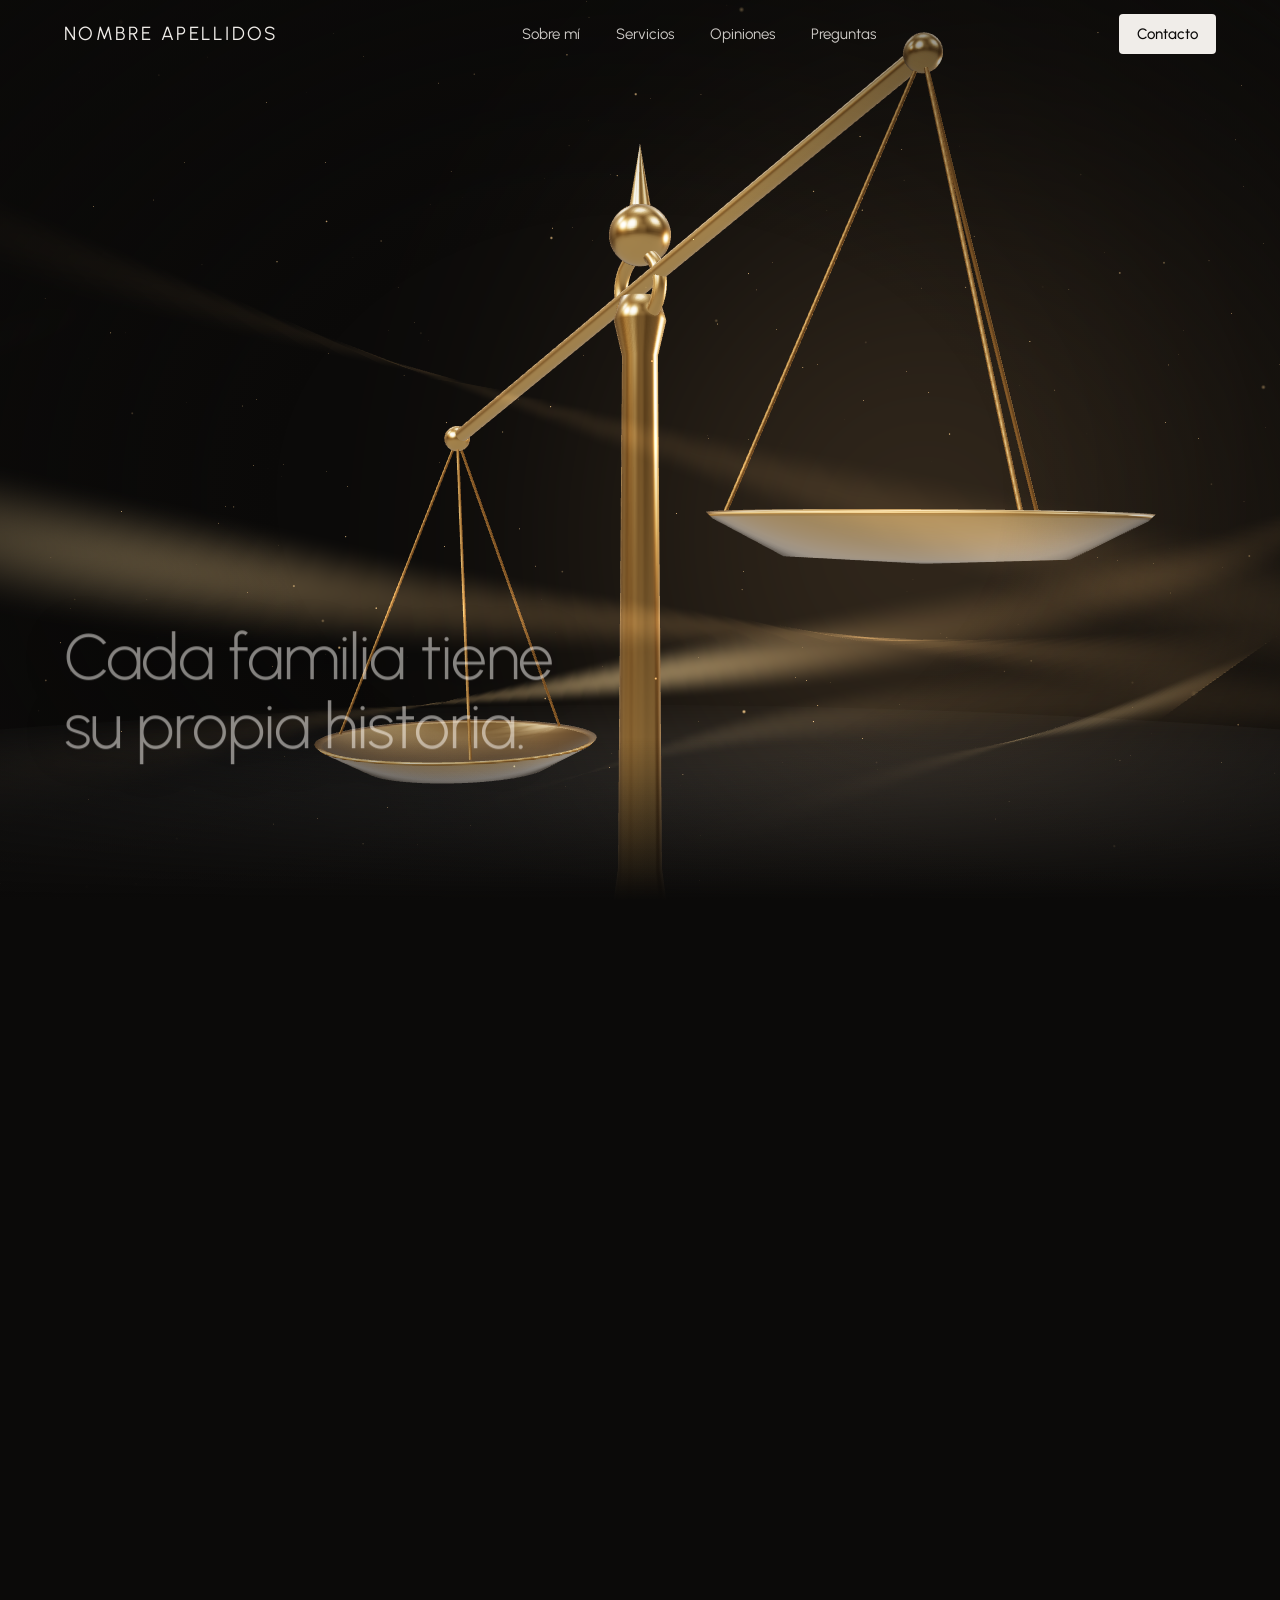
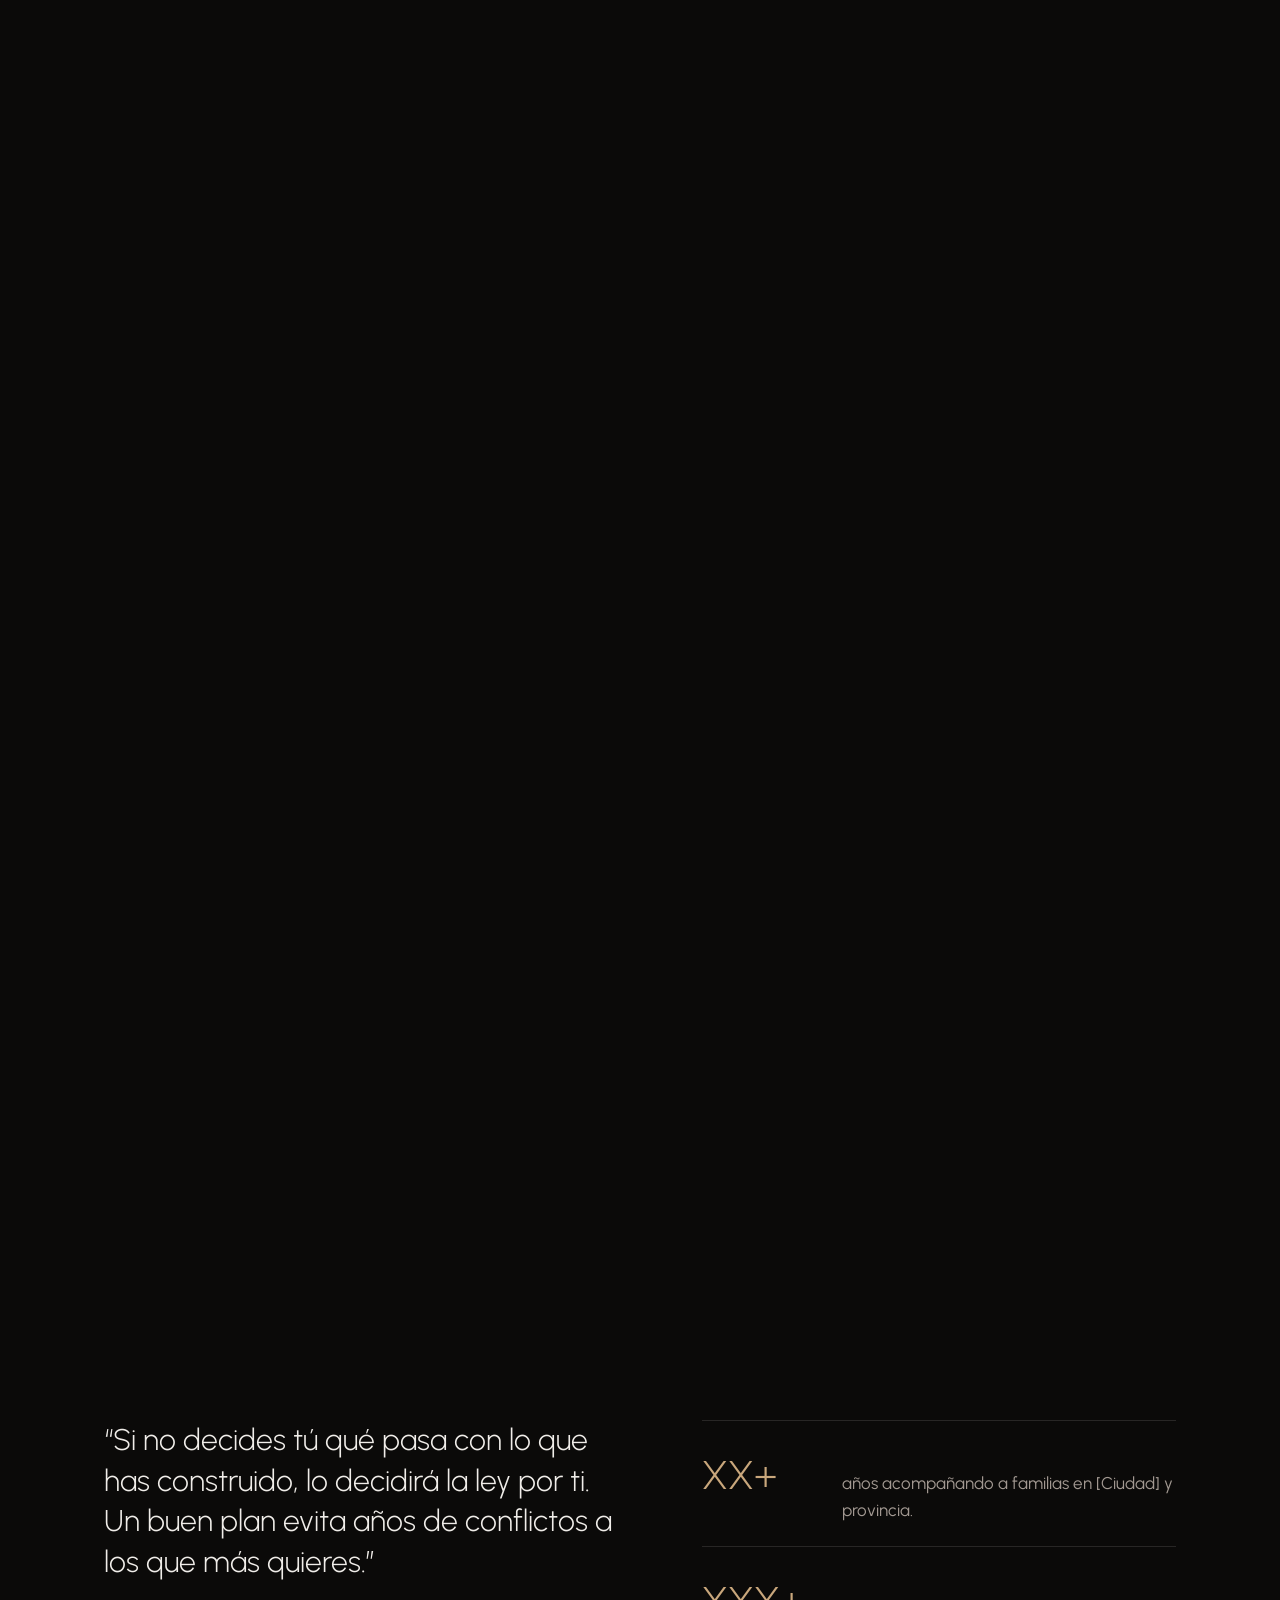
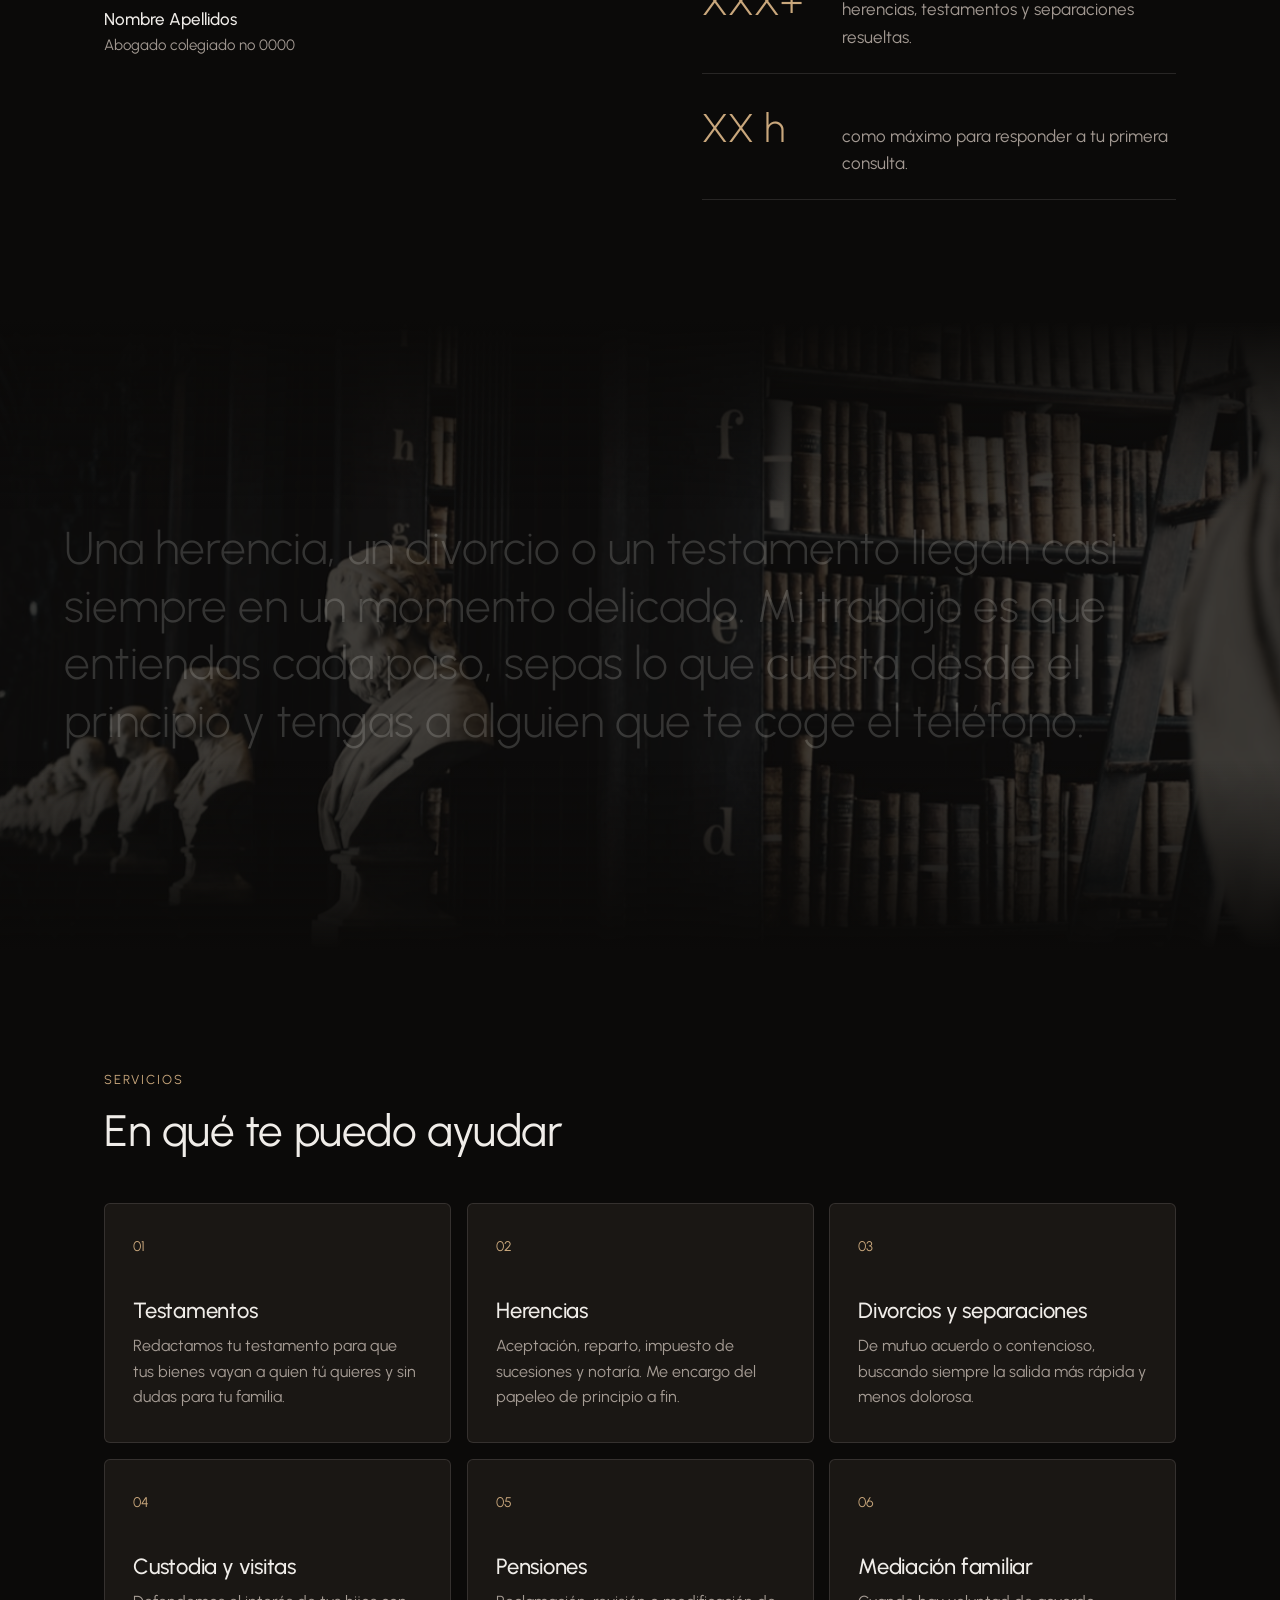
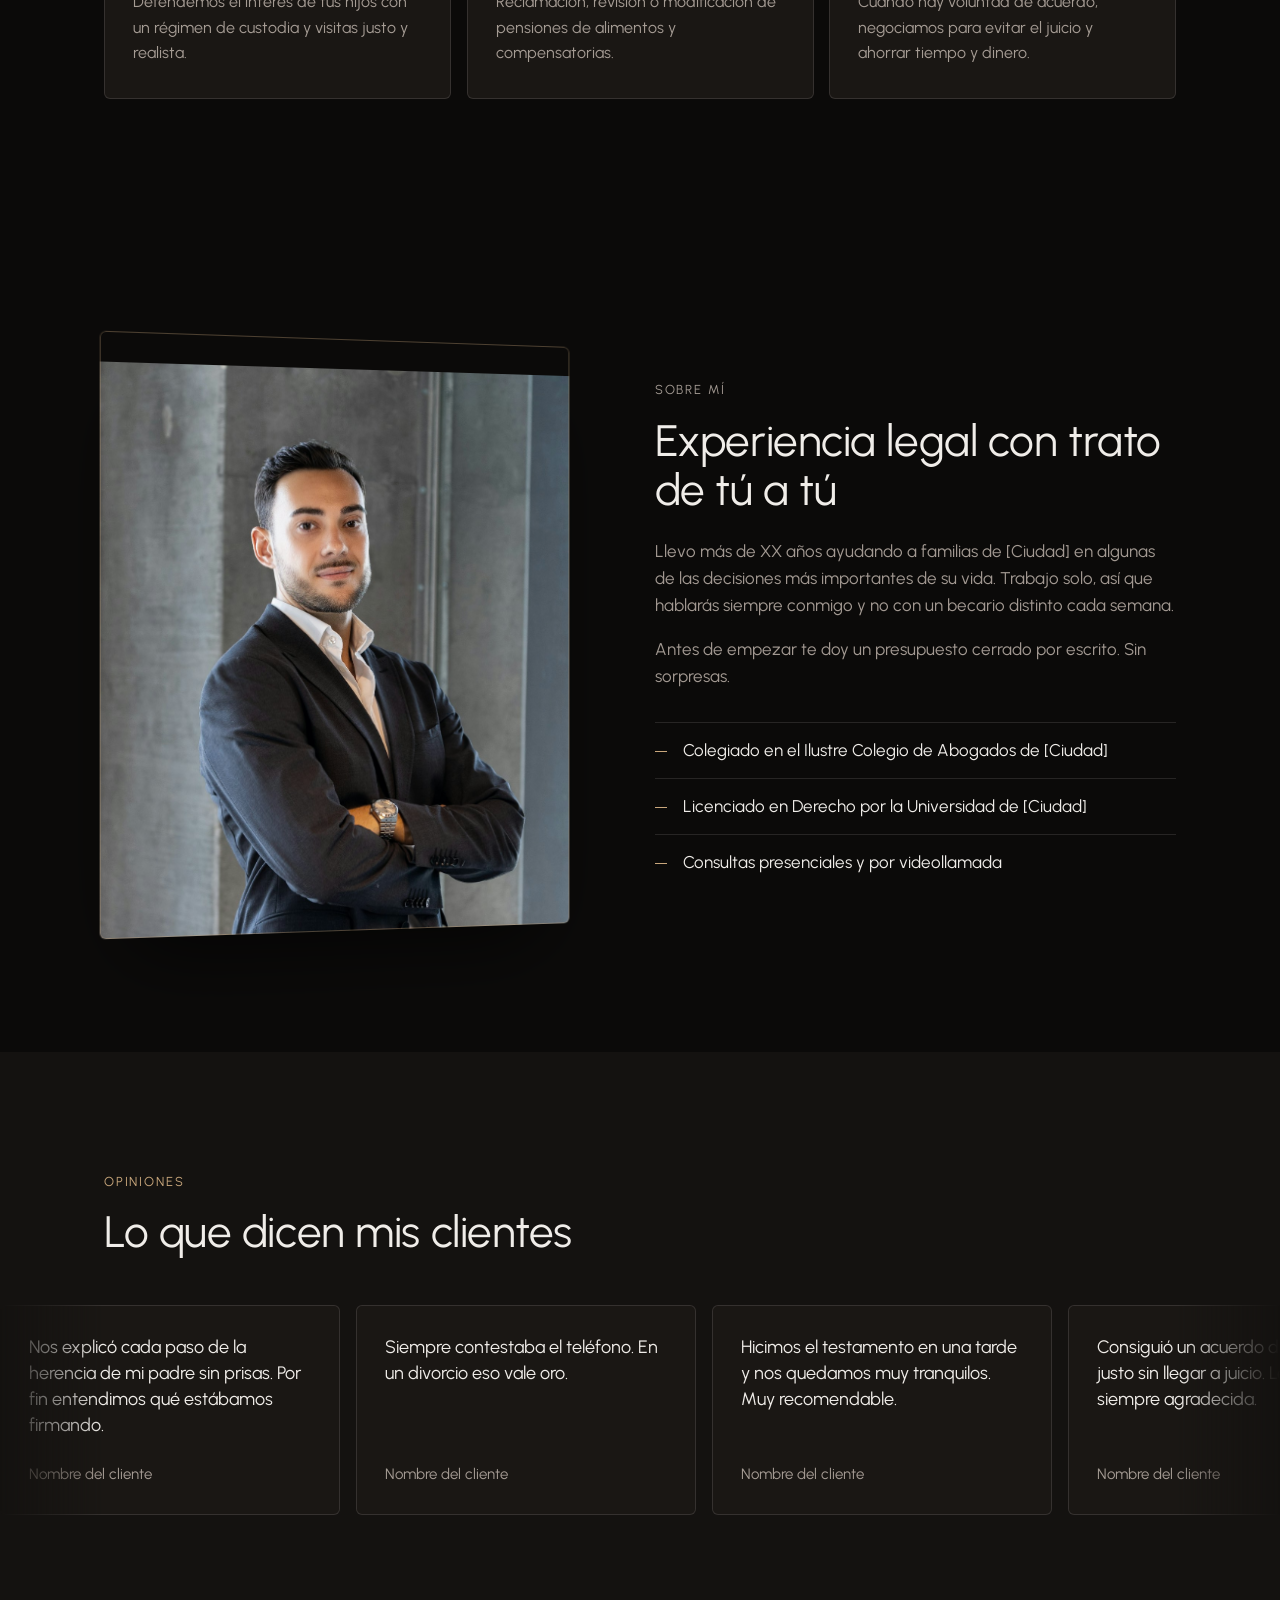
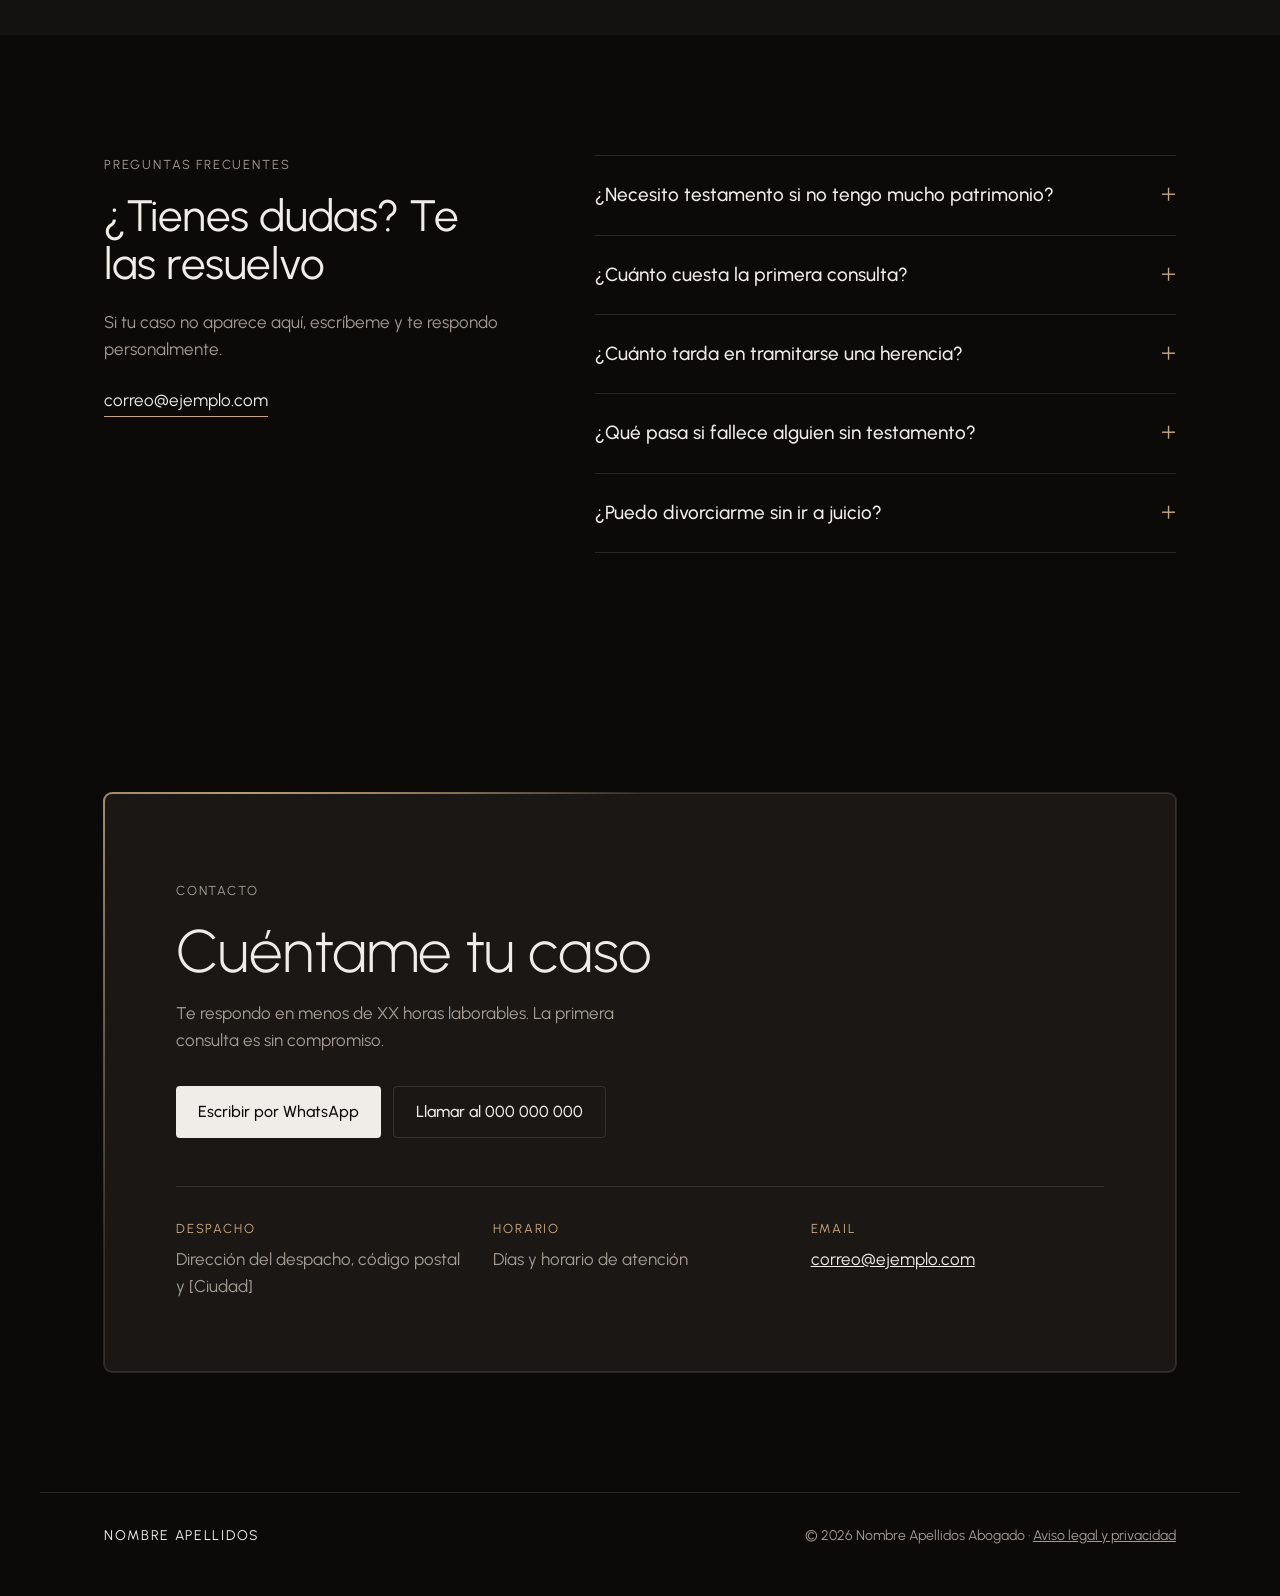
==== index.html @ 2f985f30 "Prototipo de web para abogado Co-Authored-By: Claude Opus 5.5 <noreply@anthropic.com>" ====
<!doctype html>
<html lang="es">
<head>
  <meta charset="utf-8">
  <meta name="viewport" content="width=device-width, initial-scale=1">
  <title>Nombre Apellidos · Abogado de familia y herencias en [Ciudad]</title>
  <meta name="description" content="Abogado de familia y herencias en [Ciudad]. Testamentos, herencias, divorcios y custodia con un trato cercano. Primera consulta sin compromiso: +34 000 000 000.">
  <link rel="canonical" href="https://ercarlo672.github.io/prototipo-abogado-3d/">
  <meta property="og:title" content="Nombre Apellidos · Abogado de familia y herencias en [Ciudad]">
  <meta property="og:description" content="Testamentos, herencias, divorcios y custodia con un trato cercano.">
  <meta property="og:url" content="https://ercarlo672.github.io/prototipo-abogado-3d/">
  <meta property="og:type" content="website">
  <meta property="og:image" content="https://ercarlo672.github.io/prototipo-abogado-3d/assets/hero.jpg">
  <meta name="theme-color" content="#0b0a09">
  <link rel="icon" href="favicon.svg?v=20261025" type="image/svg+xml">
  <link rel="preload" href="assets/fonts/urbanist.woff2" as="font" type="font/woff2" crossorigin>
  <link rel="stylesheet" href="styles.css?v=20261025b">
  <script>document.documentElement.classList.add("js")</script>
  <script type="importmap">{ "imports": { "three": "./assets/vendor/three.module.min.js" } }</script>
  <link rel="modulepreload" href="assets/vendor/three.module.min.js">
  <script type="application/ld+json">
  {
    "@context": "https://schema.org",
    "@type": "LegalService",
    "name": "Nombre Apellidos Abogado",
    "url": "https://ercarlo672.github.io/prototipo-abogado-3d/",
    "image": "https://ercarlo672.github.io/prototipo-abogado-3d/assets/hero.jpg",
    "telephone": "+34000000000",
    "email": "correo@ejemplo.com",
    "address": { "@type": "PostalAddress", "streetAddress": "Dirección del despacho", "postalCode": "00000", "addressLocality": "[Ciudad]", "addressCountry": "ES" },
    "areaServed": "[Ciudad]",
    "knowsAbout": ["Derecho de familia", "Herencias", "Testamentos", "Divorcios", "Custodia"]
  }
  </script>
</head>
<body>
  <a class="skip" href="#main">Saltar al contenido</a>

  <header class="nav" id="nav">
    <a class="nav__brand" href="./">NOMBRE APELLIDOS</a>
    <nav class="nav__links" aria-label="Principal">
      <a href="#sobre-mi">Sobre mí</a>
      <a href="#servicios">Servicios</a>
      <a href="#opiniones">Opiniones</a>
      <a href="#preguntas">Preguntas</a>
    </nav>
    <a class="btn btn--claro" href="#contacto">Contacto</a>
  </header>

  <main id="main">
    <!-- Portada en 3D: la sección mide varias pantallas y el lienzo queda fijo mientras se hace scroll -->
    <section class="escena" id="escena">
      <div class="escena__fija">
        <canvas id="lienzo" aria-hidden="true"></canvas>
        <div class="escena__velo" aria-hidden="true"></div>

        <p class="frase frase--1" data-desde="0" data-hasta="0.24">Cada familia tiene<br>su propia historia.</p>
        <p class="frase frase--2" data-desde="0.28" data-hasta="0.52">A veces, una herencia<br>o una separación lo desequilibra todo.</p>
        <p class="frase frase--3" data-desde="0.56" data-hasta="0.78">Mi trabajo es devolver<br>el equilibrio.</p>

        <div class="escena__final" data-desde="0.84" data-hasta="1">
          <p class="etiqueta">Abogado de familia y herencias · [Ciudad]</p>
          <h1>Protege a tu familia y tu patrimonio con tranquilidad</h1>
          <p class="hero__sub">Soy Nombre Apellidos. Te ayudo a ordenar tu herencia, tu testamento o tu separación con un plan claro y sin letra pequeña.</p>
          <div class="hero__acciones">
            <a class="btn btn--claro" href="#contacto">Pide una primera consulta</a>
            <p class="hero__tel">O llama al <a href="tel:+34000000000">000 000 000</a></p>
          </div>
        </div>

        <div class="escena__pista" aria-hidden="true"><span>Desliza</span><i></i></div>
      </div>
    </section>

    <section class="cita aparece">
      <blockquote>
        <p>“Si no decides tú qué pasa con lo que has construido, lo decidirá la ley por ti. Un buen plan evita años de conflictos a los que más quieres.”</p>
        <footer><strong>Nombre Apellidos</strong><span>Abogado colegiado nº 0000</span></footer>
      </blockquote>
      <ul class="datos">
        <li><strong>XX+</strong><span>años acompañando a familias en [Ciudad] y provincia.</span></li>
        <li><strong>XXX+</strong><span>herencias, testamentos y separaciones resueltas.</span></li>
        <li><strong>XX h</strong><span>como máximo para responder a tu primera consulta.</span></li>
      </ul>
    </section>

    <section class="intro">
      <img class="intro__fondo" src="assets/despacho.jpg" alt="" width="1200" height="800" loading="lazy" aria-hidden="true">
      <p>Una herencia, un divorcio o un testamento llegan casi siempre en un momento delicado. Mi trabajo es que entiendas cada paso, sepas lo que cuesta desde el principio y tengas a alguien que te coge el teléfono.</p>
    </section>

    <section class="servicios" id="servicios">
      <div class="cabecera aparece">
        <p class="etiqueta">Servicios</p>
        <h2>En qué te puedo ayudar</h2>
      </div>
      <div class="tarjetas">
        <article class="tarjeta aparece" data-inclina>
          <span class="tarjeta__num">01</span>
          <h3>Testamentos</h3>
          <p>Redactamos tu testamento para que tus bienes vayan a quien tú quieres y sin dudas para tu familia.</p>
        </article>
        <article class="tarjeta aparece" data-inclina>
          <span class="tarjeta__num">02</span>
          <h3>Herencias</h3>
          <p>Aceptación, reparto, impuesto de sucesiones y notaría. Me encargo del papeleo de principio a fin.</p>
        </article>
        <article class="tarjeta aparece" data-inclina>
          <span class="tarjeta__num">03</span>
          <h3>Divorcios y separaciones</h3>
          <p>De mutuo acuerdo o contencioso, buscando siempre la salida más rápida y menos dolorosa.</p>
        </article>
        <article class="tarjeta aparece" data-inclina>
          <span class="tarjeta__num">04</span>
          <h3>Custodia y visitas</h3>
          <p>Defendemos el interés de tus hijos con un régimen de custodia y visitas justo y realista.</p>
        </article>
        <article class="tarjeta aparece" data-inclina>
          <span class="tarjeta__num">05</span>
          <h3>Pensiones</h3>
          <p>Reclamación, revisión o modificación de pensiones de alimentos y compensatorias.</p>
        </article>
        <article class="tarjeta aparece" data-inclina>
          <span class="tarjeta__num">06</span>
          <h3>Mediación familiar</h3>
          <p>Cuando hay voluntad de acuerdo, negociamos para evitar el juicio y ahorrar tiempo y dinero.</p>
        </article>
      </div>
    </section>

    <section class="sobre" id="sobre-mi">
      <div class="sobre__marco" data-inclina><img class="sobre__foto" src="assets/hero.jpg" alt="Nombre Apellidos, abogado, con los brazos cruzados en su despacho" width="1800" height="1800" loading="lazy"></div>
      <div class="sobre__texto aparece">
        <p class="etiqueta">Sobre mí</p>
        <h2>Experiencia legal con trato de tú a tú</h2>
        <p>Llevo más de XX años ayudando a familias de [Ciudad] en algunas de las decisiones más importantes de su vida. Trabajo solo, así que hablarás siempre conmigo y no con un becario distinto cada semana.</p>
        <p>Antes de empezar te doy un presupuesto cerrado por escrito. Sin sorpresas.</p>
        <ul class="sellos">
          <li>Colegiado en el Ilustre Colegio de Abogados de [Ciudad]</li>
          <li>Licenciado en Derecho por la Universidad de [Ciudad]</li>
          <li>Consultas presenciales y por videollamada</li>
        </ul>
      </div>
    </section>

    <!-- Opiniones de ejemplo: sustituir por reseñas reales de Google antes de publicar -->
    <section class="opiniones" id="opiniones">
      <div class="cabecera aparece">
        <p class="etiqueta">Opiniones</p>
        <h2>Lo que dicen mis clientes</h2>
      </div>
      <div class="cinta" aria-label="Opiniones de clientes">
        <ul class="cinta__pista">
          <li><p>Nos explicó cada paso de la herencia de mi padre sin prisas. Por fin entendimos qué estábamos firmando.</p><span>Nombre del cliente</span></li>
          <li><p>Siempre contestaba el teléfono. En un divorcio eso vale oro.</p><span>Nombre del cliente</span></li>
          <li><p>Hicimos el testamento en una tarde y nos quedamos muy tranquilos. Muy recomendable.</p><span>Nombre del cliente</span></li>
          <li><p>Consiguió un acuerdo de custodia justo sin llegar a juicio. Le estaré siempre agradecida.</p><span>Nombre del cliente</span></li>
          <li><p>Presupuesto cerrado desde el primer día y ni un euro más. Así da gusto.</p><span>Nombre del cliente</span></li>
          <li><p>Un caso de herencia complicado entre hermanos y lo resolvió con mucha mano izquierda.</p><span>Nombre del cliente</span></li>
        </ul>
      </div>
    </section>

    <section class="preguntas" id="preguntas">
      <div class="preguntas__lado aparece">
        <p class="etiqueta">Preguntas frecuentes</p>
        <h2>¿Tienes dudas? Te las resuelvo</h2>
        <p>Si tu caso no aparece aquí, escríbeme y te respondo personalmente.</p>
        <a class="preguntas__email" href="mailto:correo@ejemplo.com">correo@ejemplo.com</a>
      </div>
      <div class="acordeon aparece">
        <details>
          <summary>¿Necesito testamento si no tengo mucho patrimonio?</summary>
          <p>Sí. Un testamento no es solo dinero: también sirve para nombrar tutor para tus hijos y evitar que tu familia tenga que hacer una declaración de herederos, que es más lenta y cara.</p>
        </details>
        <details>
          <summary>¿Cuánto cuesta la primera consulta?</summary>
          <p>La primera conversación para entender tu caso es sin compromiso. Si seguimos adelante, te doy un presupuesto cerrado por escrito antes de empezar.</p>
        </details>
        <details>
          <summary>¿Cuánto tarda en tramitarse una herencia?</summary>
          <p>Si los herederos están de acuerdo y la documentación está en orden, suele cerrarse en dos o tres meses. Recuerda que el impuesto de sucesiones tiene un plazo de seis meses desde el fallecimiento.</p>
        </details>
        <details>
          <summary>¿Qué pasa si fallece alguien sin testamento?</summary>
          <p>La ley decide quién hereda y en qué proporción. Hay que hacer una declaración de herederos ante notario o juzgado antes de poder repartir los bienes.</p>
        </details>
        <details>
          <summary>¿Puedo divorciarme sin ir a juicio?</summary>
          <p>Sí, si hay acuerdo. Un divorcio de mutuo acuerdo es más rápido, más barato y, sobre todo, menos duro para todos, especialmente si hay hijos.</p>
        </details>
      </div>
    </section>

    <section class="contacto" id="contacto">
      <div class="contacto__caja aparece" data-inclina="suave">
        <p class="etiqueta">Contacto</p>
        <h2>Cuéntame tu caso</h2>
        <p>Te respondo en menos de XX horas laborables. La primera consulta es sin compromiso.</p>
        <div class="contacto__acciones">
          <a class="btn btn--claro" href="https://wa.me/34000000000?text=Hola%2C%20quer%C3%ADa%20consultarte%20un%20caso" target="_blank" rel="noopener">Escribir por WhatsApp</a>
          <a class="btn btn--linea" href="tel:+34000000000">Llamar al 000 000 000</a>
        </div>
        <dl class="contacto__datos">
          <div><dt>Despacho</dt><dd>Dirección del despacho, código postal y [Ciudad]</dd></div>
          <div><dt>Horario</dt><dd>Días y horario de atención</dd></div>
          <div><dt>Email</dt><dd><a href="mailto:correo@ejemplo.com">correo@ejemplo.com</a></dd></div>
        </dl>
      </div>
    </section>
  </main>

  <footer class="pie">
    <span class="pie__marca">NOMBRE APELLIDOS</span>
    <p>&copy; 2026 Nombre Apellidos Abogado · <a href="legal.html">Aviso legal y privacidad</a></p>
  </footer>

  <script src="assets/vendor/lenis.min.js" defer></script>
  <script src="app.js?v=20261025b" defer></script>
  <script type="module" src="escena.js?v=20261025b"></script>
</body>
</html>
---- styles.css ----
/* Álvaro Ríos Abogado: oscuro y cálido, inspirado en la plantilla Solo Lawyers */
@font-face {
  font-family: "Urbanist";
  src: url("assets/fonts/urbanist.woff2") format("woff2");
  font-weight: 300 600;
  font-display: swap;
}

:root {
  --fondo: #0b0a09;
  --fondo-2: #141210;
  --tarjeta: #1a1714;
  --linea: rgba(240, 237, 233, .12);
  --tinta: #f0ede9;
  --suave: rgba(196, 186, 177, .82);
  --acento: #c9a77c;
  --gutter: clamp(16px, 5vw, 64px);
  --ancho: 1200px;
}

*, *::before, *::after { box-sizing: border-box; }
html { scroll-behavior: smooth; scroll-padding-top: 80px; }
body { margin: 0; font: 400 17px/1.6 "Urbanist", system-ui, sans-serif; color: var(--tinta); background: var(--fondo); -webkit-font-smoothing: antialiased; }
a { color: inherit; }
img { max-width: 100%; height: auto; display: block; }
h1, h2, h3 { font-weight: 400; line-height: 1.1; margin: 0; letter-spacing: -.01em; }
h2 { font-size: clamp(30px, 4vw, 44px); }
p { margin: 0; }
:focus-visible { outline: 2px solid var(--acento); outline-offset: 3px; }

.skip { position: absolute; left: -999px; }
.skip:focus { left: 16px; top: 16px; background: var(--tinta); color: var(--fondo); padding: 8px 12px; z-index: 50; }

.etiqueta { font-size: 13px; letter-spacing: .14em; text-transform: uppercase; color: var(--acento); margin-bottom: 16px; }

/* Botones */
.btn { display: inline-flex; align-items: center; justify-content: center; min-height: 46px; padding: 12px 22px; border-radius: 4px; background: var(--tinta); color: var(--fondo); text-decoration: none; font-weight: 500; font-size: 16px; transition: background .2s, color .2s; }
.btn--claro:hover { background: #fff; }
.btn--linea { background: transparent; color: var(--tinta); border: 1px solid var(--linea); }
.btn--linea:hover { border-color: var(--tinta); }

/* Cabecera */
.nav { position: fixed; inset: 0 0 auto; z-index: 20; display: flex; align-items: center; justify-content: space-between; gap: 24px; padding: 14px var(--gutter); transition: background .3s, backdrop-filter .3s; }
.nav.is-fija { background: rgba(11, 10, 9, .82); backdrop-filter: blur(12px); -webkit-backdrop-filter: blur(12px); border-bottom: 1px solid var(--linea); }
.nav__brand { font-size: 19px; letter-spacing: .12em; text-decoration: none; }
.nav__links { display: flex; gap: 36px; }
.nav__links a { text-decoration: none; font-size: 15px; opacity: .85; }
.nav__links a:hover { opacity: 1; }
.nav .btn { min-height: 40px; padding: 8px 18px; font-size: 15px; }

/* Portada 3D: 500 % de alto, el lienzo queda fijo y el scroll mueve la cámara */
.escena { position: relative; height: 500vh; height: 500svh; }
.escena__fija { position: sticky; top: 0; height: 100vh; height: 100svh; overflow: hidden; perspective: 900px; }
#lienzo { position: absolute; inset: 0; width: 100%; height: 100%; display: block; }
.escena__velo { position: absolute; inset: 0; pointer-events: none; background: radial-gradient(ellipse at 50% 55%, transparent 40%, rgba(11,10,9,.7) 100%), linear-gradient(0deg, var(--fondo) 0%, transparent 18%); }
.frase { position: absolute; left: var(--gutter); bottom: clamp(64px, 14vh, 140px); max-width: 16ch; font-size: clamp(32px, 5vw, 64px); font-weight: 300; line-height: 1.08; letter-spacing: -.015em; opacity: 0; will-change: opacity, transform; transform-origin: 50% 100%; text-shadow: 0 2px 30px rgba(11,10,9,.9), 0 0 60px rgba(11,10,9,.6); pointer-events: none; }
.frase--2 { left: auto; right: var(--gutter); text-align: right; max-width: 18ch; }
.frase--3 { bottom: auto; top: 22vh; }
.frase.is-activa { color: var(--tinta); }
.escena__final { position: absolute; left: 0; right: 0; bottom: 0; max-width: var(--ancho); margin: 0 auto; padding: 0 var(--gutter) clamp(48px, 10vh, 110px); opacity: 0; will-change: opacity, transform; transform-origin: 0 100%; pointer-events: none; }
.escena__final.is-activa { pointer-events: auto; }
.escena__final h1 { font-size: clamp(38px, 6vw, 74px); font-weight: 300; max-width: 13ch; text-shadow: 0 2px 40px rgba(11,10,9,.85); }
.hero__sub { max-width: 46ch; margin-top: 20px; font-size: clamp(17px, 1.6vw, 19px); color: var(--suave); }
.hero__acciones { display: flex; flex-wrap: wrap; align-items: center; gap: 16px 24px; margin-top: 32px; }
.hero__tel { color: var(--suave); }
.hero__tel a { color: var(--tinta); text-decoration: none; border-bottom: 1px solid var(--linea); }
.escena__pista { position: absolute; left: 50%; bottom: 28px; transform: translateX(-50%); display: grid; justify-items: center; gap: 10px; font-size: 12px; letter-spacing: .2em; text-transform: uppercase; color: var(--suave); }
.escena__pista i { width: 1px; height: 44px; background: linear-gradient(var(--acento), transparent); animation: pista 2s ease-in-out infinite; transform-origin: top; }
@keyframes pista { 0% { transform: scaleY(0); } 50% { transform: scaleY(1); } 100% { transform: scaleY(1); opacity: 0; } }

/* Sin JS, sin WebGL o con movimiento reducido: portada fija legible */
html:not(.js) .escena, .escena.sin-3d { height: auto; }
html:not(.js) .escena__fija, .escena.sin-3d .escena__fija { position: relative; height: auto; min-height: 100svh; display: flex; align-items: flex-end; background: radial-gradient(ellipse at 70% 30%, rgba(201,167,124,.25), transparent 55%), var(--fondo); }
html:not(.js) .escena__final, .escena.sin-3d .escena__final { position: relative; opacity: 1 !important; transform: none !important; pointer-events: auto; padding-top: 140px; }
html:not(.js) .frase, html:not(.js) .escena__pista, .escena.sin-3d .frase, .escena.sin-3d .escena__pista { display: none; }

/* Cita y datos */
.cita, .intro, .servicios, .sobre, .opiniones, .preguntas, .contacto { max-width: var(--ancho); margin: 0 auto; padding: clamp(64px, 10vw, 120px) var(--gutter); }
.cita { display: grid; grid-template-columns: 1.1fr 1fr; gap: clamp(40px, 6vw, 96px); align-items: start; }
.cita blockquote { margin: 0; }
.cita blockquote p { font-size: clamp(22px, 2.4vw, 30px); line-height: 1.35; font-weight: 300; }
.cita footer { display: flex; flex-direction: column; margin-top: 24px; }
.cita footer strong { font-weight: 500; }
.cita footer span { color: var(--suave); font-size: 15px; }
.datos { list-style: none; margin: 0; padding: 0; display: grid; gap: 0; }
.datos li { display: grid; grid-template-columns: 120px 1fr; gap: 20px; align-items: baseline; padding: 22px 0; border-top: 1px solid var(--linea); }
.datos li:last-child { border-bottom: 1px solid var(--linea); }
.datos strong { font-size: 40px; font-weight: 300; color: var(--acento); }
.datos span { color: var(--suave); }

.intro { position: relative; max-width: none; overflow: hidden; padding: clamp(96px, 16vw, 200px) var(--gutter); }
.intro__fondo { position: absolute; inset: -15% 0; width: 100%; height: 130%; object-fit: cover; opacity: .22; filter: grayscale(.4) sepia(.3); will-change: transform; }
.intro::after { content: ""; position: absolute; inset: 0; background: linear-gradient(var(--fondo), transparent 30%, transparent 70%, var(--fondo)); }
.intro p { position: relative; z-index: 1; max-width: var(--ancho); margin: 0 auto; font-size: clamp(26px, 3.6vw, 46px); line-height: 1.25; font-weight: 300; }
.intro p span { display: inline; color: rgba(240, 237, 233, .18); transition: color .4s; }
.intro p span.is-leida { color: var(--tinta); }

/* Efectos 3D comunes */
.titulo-3d { perspective: 700px; }
.titulo-3d .palabra { display: inline-block; transform-origin: 50% 100%; }
.js .titulo-3d .palabra { opacity: 0; transform: translateY(.6em) rotateX(-75deg); transition: opacity .7s ease, transform .9s cubic-bezier(.2, .8, .2, 1); transition-delay: calc(var(--i) * 45ms); }
.js .titulo-3d.is-visible .palabra { opacity: 1; transform: none; }
[data-inclina] { transform-style: preserve-3d; will-change: transform; }
.tarjeta[data-inclina] { position: relative; overflow: hidden; }
.tarjeta[data-inclina]::after { content: ""; position: absolute; inset: 0; pointer-events: none; opacity: 0; transition: opacity .3s; background: radial-gradient(420px circle at var(--mx, 50%) var(--my, 50%), rgba(201, 167, 124, .16), transparent 45%); }
.tarjeta[data-inclina]:hover::after { opacity: 1; }
.tarjeta h3, .tarjeta p { transform: translateZ(30px); }
.tarjeta__num { transform: translateZ(18px); }

/* Servicios */
.cabecera { margin-bottom: 48px; }
.tarjetas { display: grid; grid-template-columns: repeat(3, 1fr); gap: 16px; }
.tarjeta { background: var(--tarjeta); border: 1px solid var(--linea); border-radius: 6px; padding: 32px 28px; min-height: 240px; display: flex; flex-direction: column; transition: border-color .25s, transform .25s; }
.tarjeta:hover { border-color: rgba(201, 167, 124, .5); transform: translateY(-3px); }
.tarjeta__num { font-size: 14px; color: var(--acento); margin-bottom: auto; padding-bottom: 40px; }
.tarjeta h3 { font-size: 22px; font-weight: 500; margin-bottom: 10px; }
.tarjeta p { color: var(--suave); font-size: 16px; }

/* Sobre mí */
.sobre { display: grid; grid-template-columns: 1fr 1.1fr; gap: clamp(40px, 6vw, 96px); align-items: center; }
.sobre__marco { position: relative; border-radius: 6px; overflow: hidden; aspect-ratio: 4 / 5; box-shadow: 0 40px 80px -30px rgba(0, 0, 0, .8); }
.sobre__marco::after { content: ""; position: absolute; inset: 0; border: 1px solid rgba(201, 167, 124, .35); border-radius: inherit; pointer-events: none; }
.sobre__foto { width: 100%; height: 115%; object-fit: cover; object-position: 50% 20%; filter: grayscale(.2); will-change: transform; }
.sobre__texto h2 { margin-bottom: 24px; }
.sobre__texto > p { color: var(--suave); margin-bottom: 16px; max-width: 52ch; }
.sellos { list-style: none; padding: 0; margin: 32px 0 0; }
.sellos li { padding: 14px 0 14px 28px; border-top: 1px solid var(--linea); position: relative; }
.sellos li::before { content: ""; position: absolute; left: 0; top: 50%; width: 12px; height: 1px; background: var(--acento); }

/* Opiniones en cinta */
.opiniones { max-width: none; padding-left: 0; padding-right: 0; background: var(--fondo-2); }
.opiniones .cabecera { max-width: var(--ancho); margin: 0 auto 48px; padding: 0 var(--gutter); }
.cinta { overflow: hidden; -webkit-mask-image: linear-gradient(90deg, transparent, #000 8%, #000 92%, transparent); mask-image: linear-gradient(90deg, transparent, #000 8%, #000 92%, transparent); }
.cinta__pista { list-style: none; margin: 0; padding: 0; display: flex; gap: 16px; width: max-content; animation: cinta 50s linear infinite; }
.cinta:hover .cinta__pista { animation-play-state: paused; }
.cinta__pista li { width: 340px; flex: none; background: var(--tarjeta); border: 1px solid var(--linea); border-radius: 6px; padding: 28px; display: flex; flex-direction: column; justify-content: space-between; gap: 24px; }
.cinta__pista p { font-size: 18px; line-height: 1.45; }
.cinta__pista span { color: var(--suave); font-size: 15px; }
@keyframes cinta { to { transform: translateX(calc(-50% - 8px)); } }

/* Preguntas */
.preguntas { display: grid; grid-template-columns: 1fr 1.4fr; gap: clamp(40px, 6vw, 96px); align-items: start; }
.preguntas__lado h2 { margin-bottom: 20px; }
.preguntas__lado p { color: var(--suave); }
.preguntas__email { display: inline-block; margin-top: 24px; text-decoration: none; border-bottom: 1px solid var(--acento); padding-bottom: 2px; }
.acordeon details { border-top: 1px solid var(--linea); }
.acordeon details:last-child { border-bottom: 1px solid var(--linea); }
.acordeon summary { list-style: none; cursor: pointer; display: flex; justify-content: space-between; gap: 24px; padding: 24px 0; font-size: 19px; font-weight: 500; }
.acordeon summary::-webkit-details-marker { display: none; }
.acordeon summary::after { content: "+"; font-size: 26px; line-height: 1; font-weight: 300; color: var(--acento); transition: transform .25s; }
.acordeon details[open] summary::after { transform: rotate(45deg); }
.acordeon details p { color: var(--suave); padding-bottom: 24px; max-width: 60ch; }

/* Contacto */
.contacto__caja { position: relative; background: var(--tarjeta); border-radius: 8px; padding: clamp(32px, 6vw, 72px); isolation: isolate; }
.contacto__caja::before { content: ""; position: absolute; inset: -1px; z-index: -1; border-radius: 9px; background: conic-gradient(from var(--giro, 0deg), transparent 0 70%, rgba(201, 167, 124, .9) 85%, transparent 100%), var(--linea); animation: borde 6s linear infinite; }
.contacto__caja::after { content: ""; position: absolute; inset: 1px; z-index: -1; border-radius: 7px; background: var(--tarjeta); }
@property --giro { syntax: "<angle>"; initial-value: 0deg; inherits: false; }
@keyframes borde { to { --giro: 360deg; } }
.contacto__caja h2 { font-size: clamp(34px, 5vw, 60px); font-weight: 300; }
.contacto__caja > p { color: var(--suave); margin-top: 16px; max-width: 48ch; }
.contacto__acciones { display: flex; flex-wrap: wrap; gap: 12px; margin-top: 32px; }
.contacto__datos { display: grid; grid-template-columns: repeat(3, 1fr); gap: 24px; margin: 48px 0 0; padding-top: 32px; border-top: 1px solid var(--linea); }
.contacto__datos dt { font-size: 13px; letter-spacing: .14em; text-transform: uppercase; color: var(--acento); margin-bottom: 6px; }
.contacto__datos dd { margin: 0; color: var(--suave); }
.contacto__datos a { color: var(--tinta); }

/* Pie */
.pie { max-width: var(--ancho); margin: 0 auto; padding: 32px var(--gutter) 48px; display: flex; flex-wrap: wrap; justify-content: space-between; gap: 12px; color: var(--suave); font-size: 14px; border-top: 1px solid var(--linea); }
.pie__marca { letter-spacing: .12em; color: var(--tinta); }

/* Páginas legal y 404 */
.legal { max-width: 760px; margin: 0 auto; padding: 120px var(--gutter) 64px; }
.legal h1 { font-size: clamp(32px, 5vw, 48px); font-weight: 300; margin-bottom: 24px; }
.legal h2 { font-size: 22px; font-weight: 500; margin: 40px 0 12px; }
.legal p, .legal li { color: var(--suave); }
.legal p { margin-bottom: 12px; }
.nf { min-height: 100vh; display: grid; place-content: center; justify-items: center; gap: 16px; text-align: center; padding: 24px; }
.nf h1 { font-size: 96px; font-weight: 300; }
.nf p { color: var(--suave); }

/* Aparición al hacer scroll (solo si hay JS) */
.js .aparece { opacity: 0; transform: translateY(24px); transition: opacity .8s ease, transform .8s ease; }
.js .aparece.is-visible { opacity: 1; transform: none; }

/* Lenis: scroll suave */
html.lenis, html.lenis body { height: auto; }
.lenis.lenis-smooth { scroll-behavior: auto !important; }

@media (max-width: 760px) {
  .escena { height: 420svh; }
  .frase, .frase--2 { left: var(--gutter); right: var(--gutter); text-align: left; max-width: none; font-size: clamp(30px, 8.5vw, 40px); bottom: 18vh; }
  .frase--3 { top: auto; }
  .escena__velo { background: linear-gradient(0deg, var(--fondo) 0%, rgba(11,10,9,.55) 40%, transparent 70%); }
}
@media (max-width: 960px) {
  .nav__links { display: none; }
  .tarjetas { grid-template-columns: repeat(2, 1fr); }
  .cita, .sobre, .preguntas { grid-template-columns: 1fr; }
  .sobre__foto { max-width: 520px; }
}
@media (max-width: 600px) {
  body { font-size: 16px; }
  .tarjetas { grid-template-columns: 1fr; }
  .tarjeta { min-height: 0; }
  .tarjeta__num { padding-bottom: 24px; }
  .datos li { grid-template-columns: 90px 1fr; }
  .datos strong { font-size: 32px; }
  .contacto__datos { grid-template-columns: 1fr; }
  .contacto__acciones .btn { width: 100%; }
  .cinta__pista li { width: 280px; }
}
@media (prefers-reduced-motion: reduce) {
  html { scroll-behavior: auto; }
  .cinta__pista { animation: none; flex-wrap: wrap; width: auto; padding: 0 var(--gutter); }
  .cinta { -webkit-mask-image: none; mask-image: none; }
  .js .aparece { opacity: 1; transform: none; transition: none; }
  .js .titulo-3d .palabra { opacity: 1; transform: none; transition: none; }
  .intro p span { color: var(--tinta); }
  .contacto__caja::before { animation: none; }
  .escena { height: auto; }
  .escena__fija { height: 100svh; position: relative; }
  .frase, .escena__pista { display: none; }
  .escena__final { opacity: 1 !important; transform: none !important; pointer-events: auto; }
}
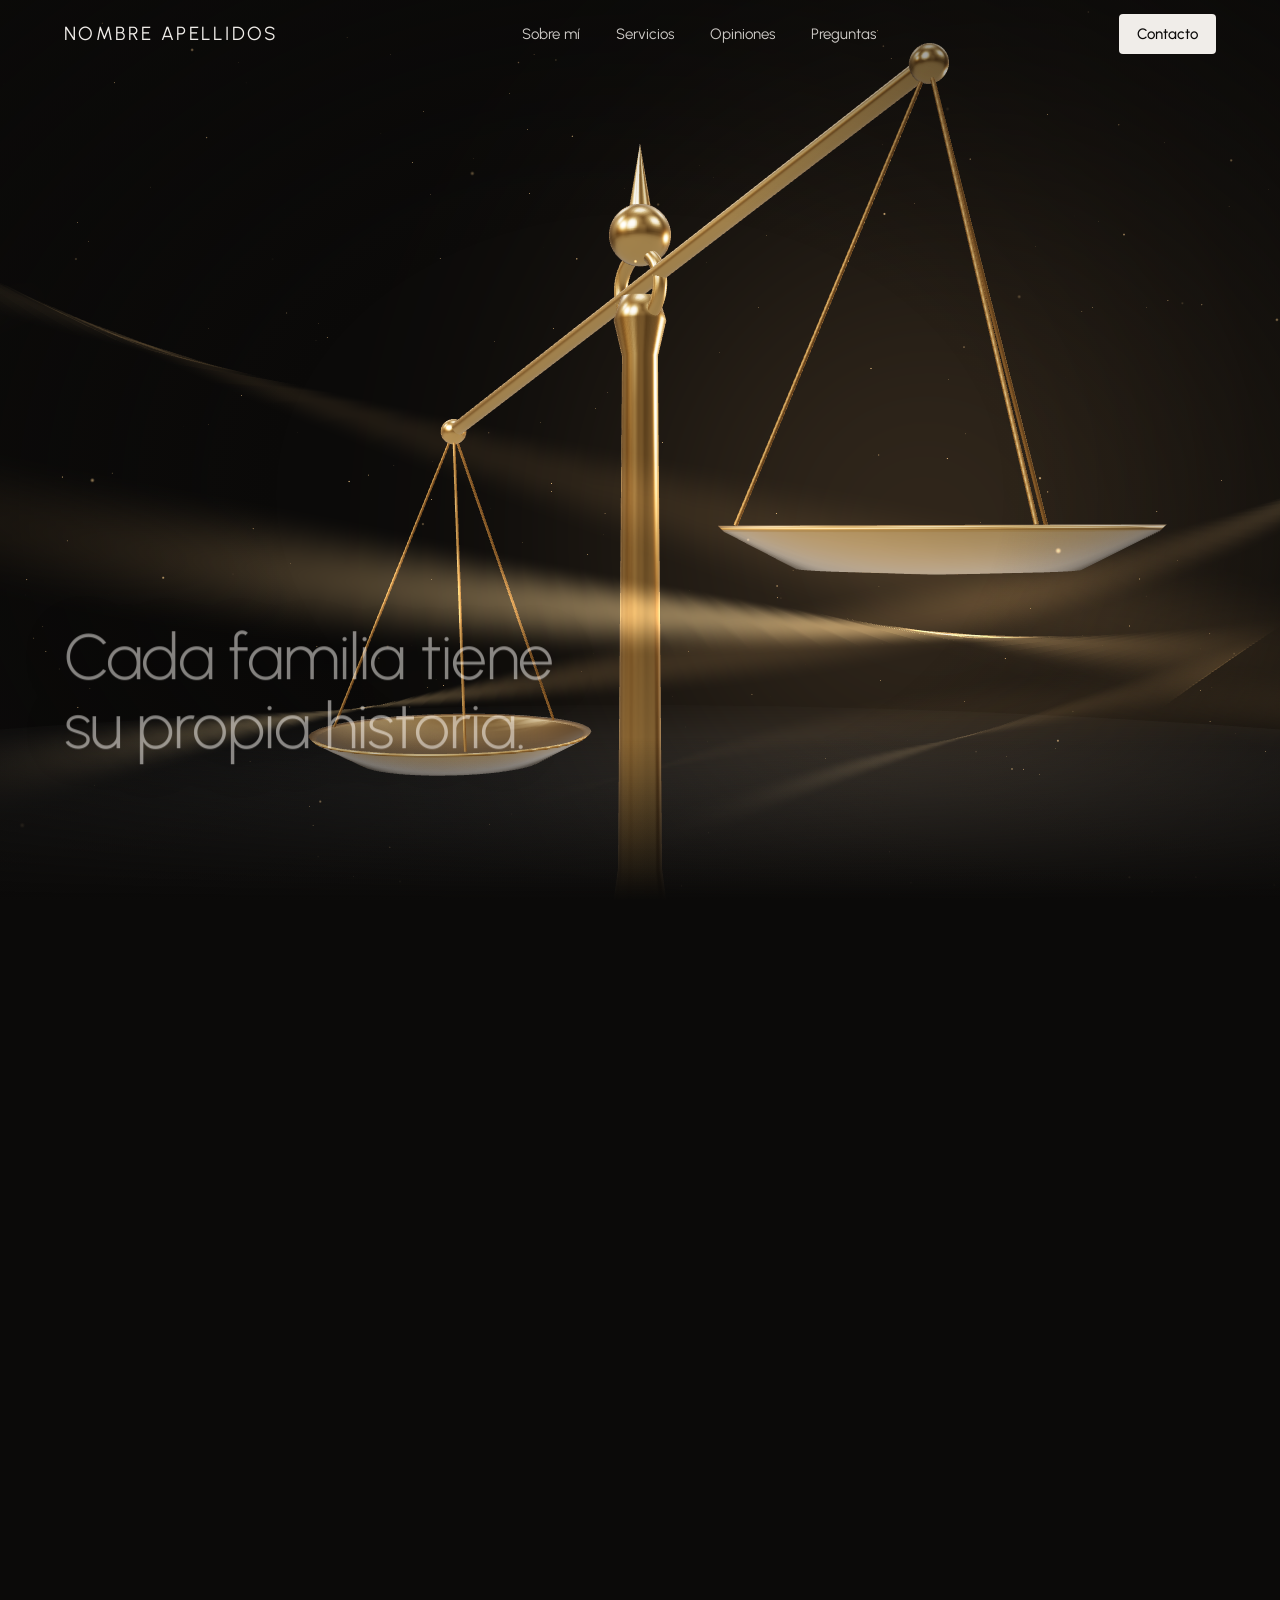
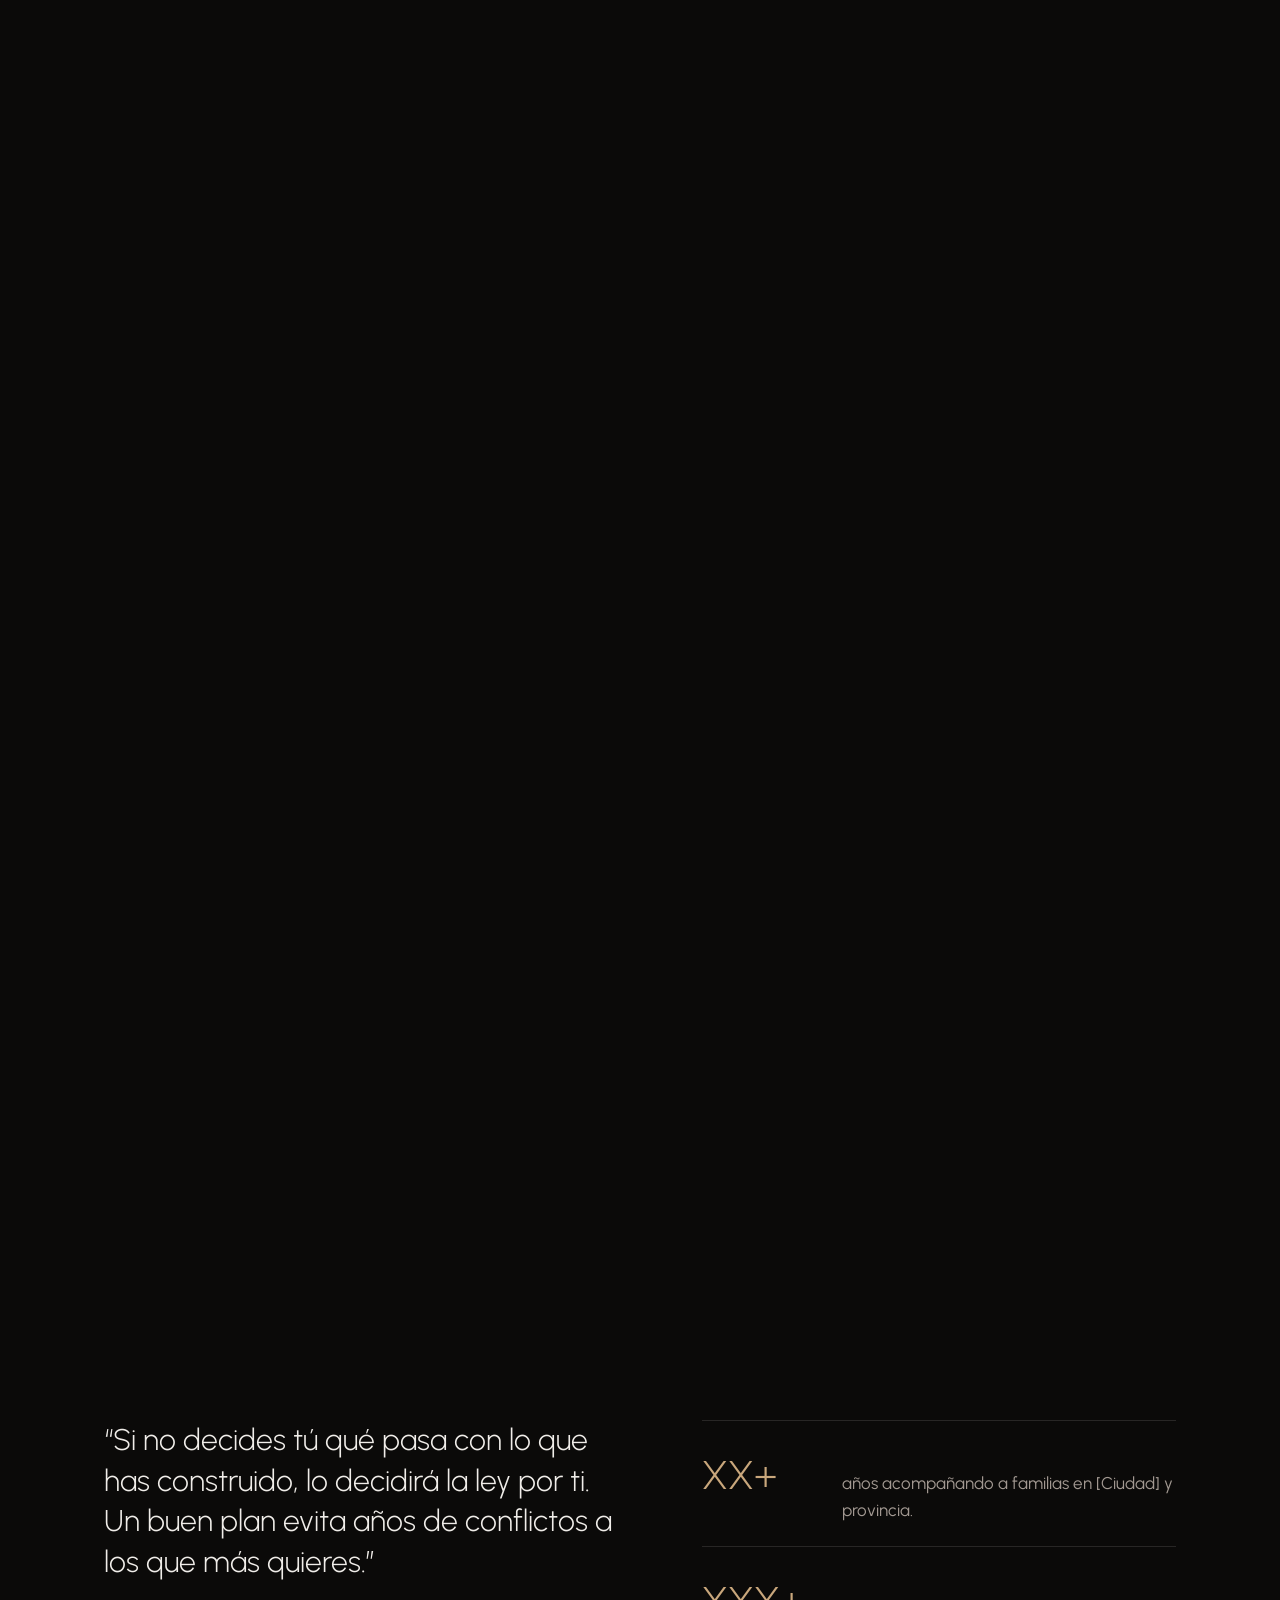
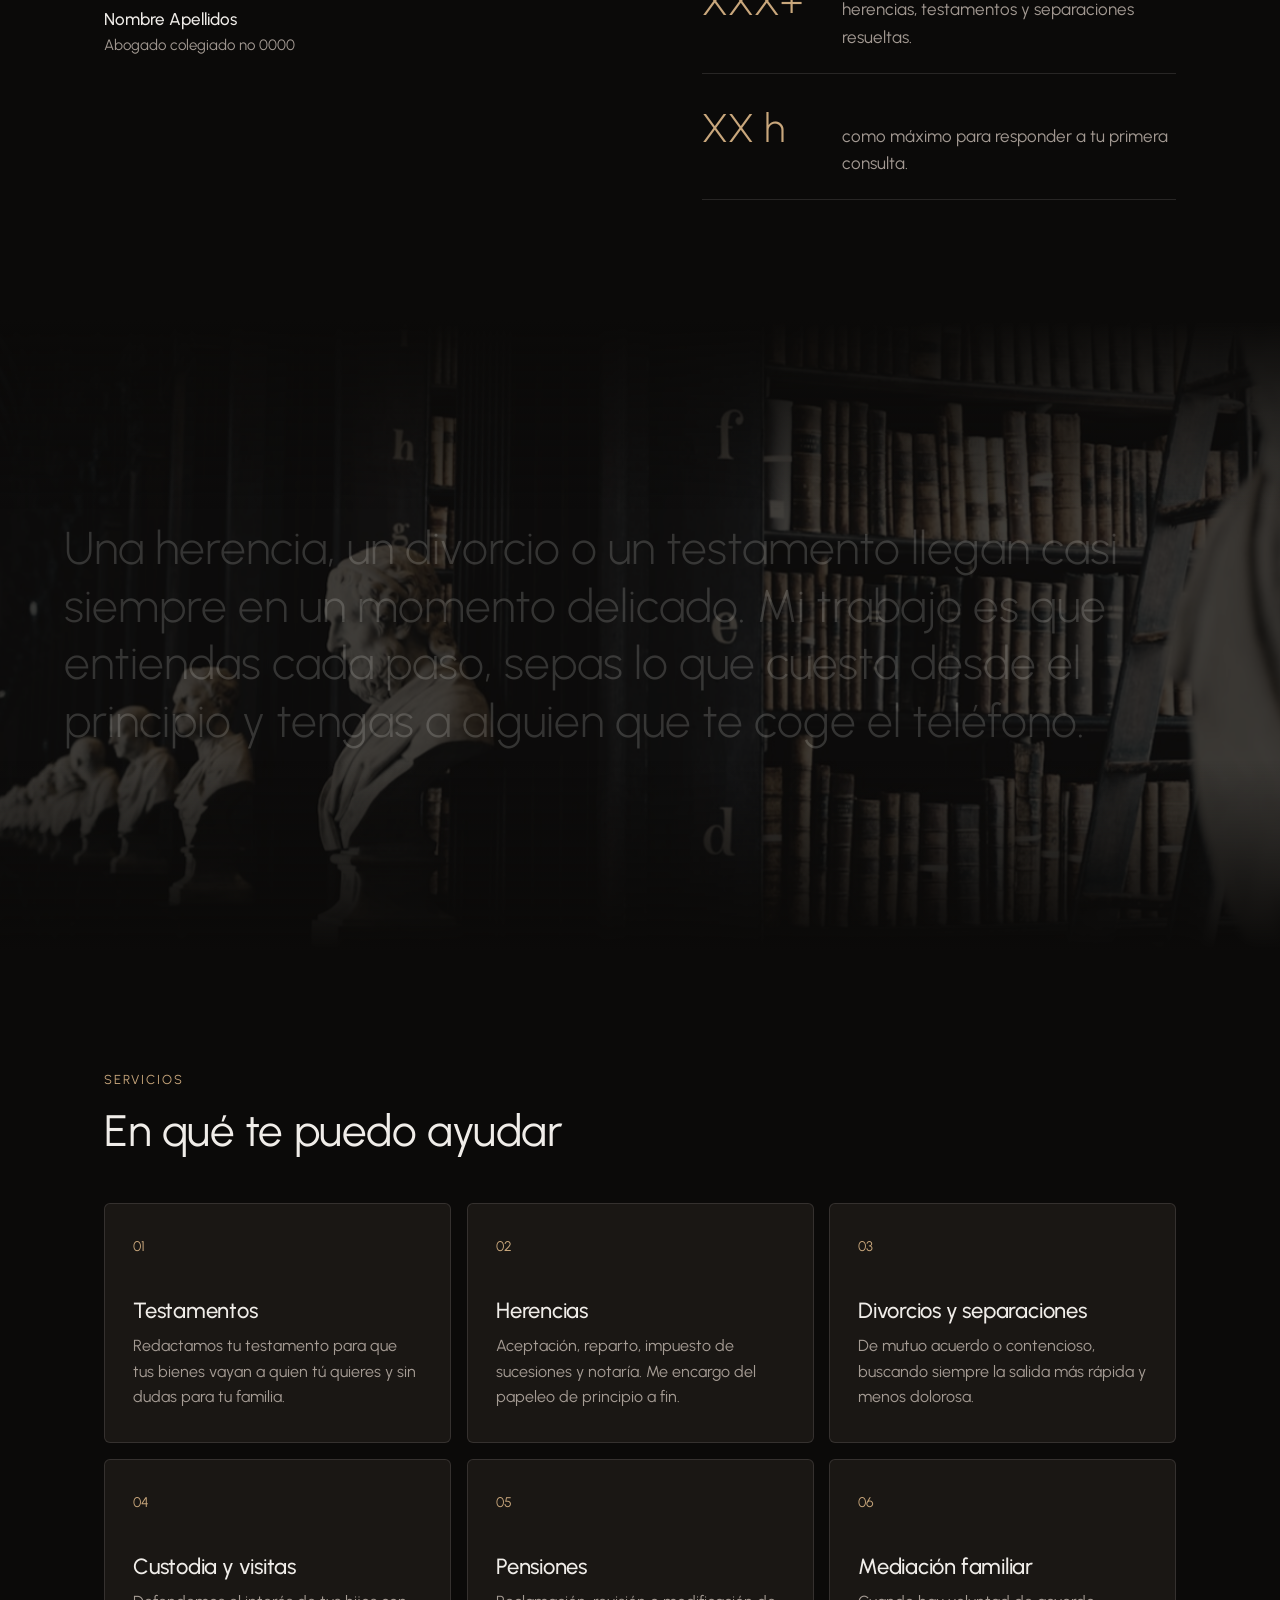
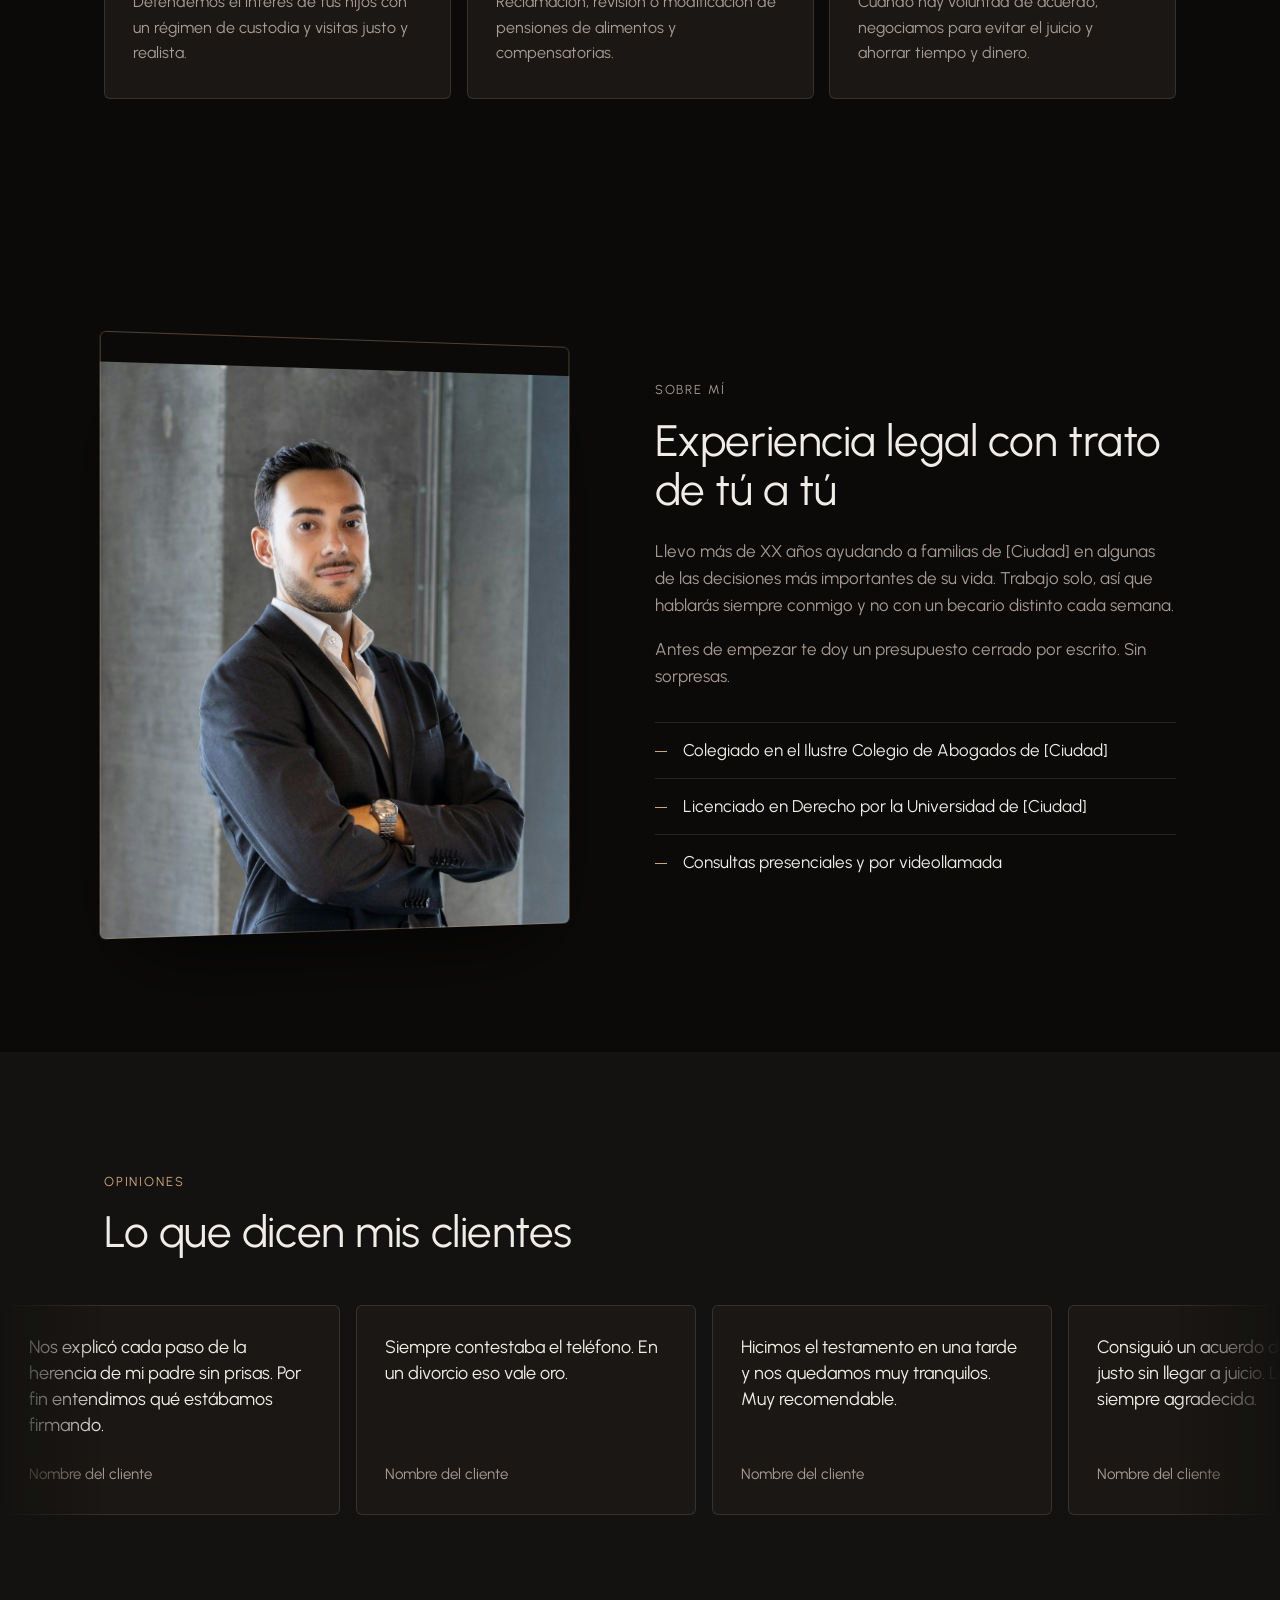
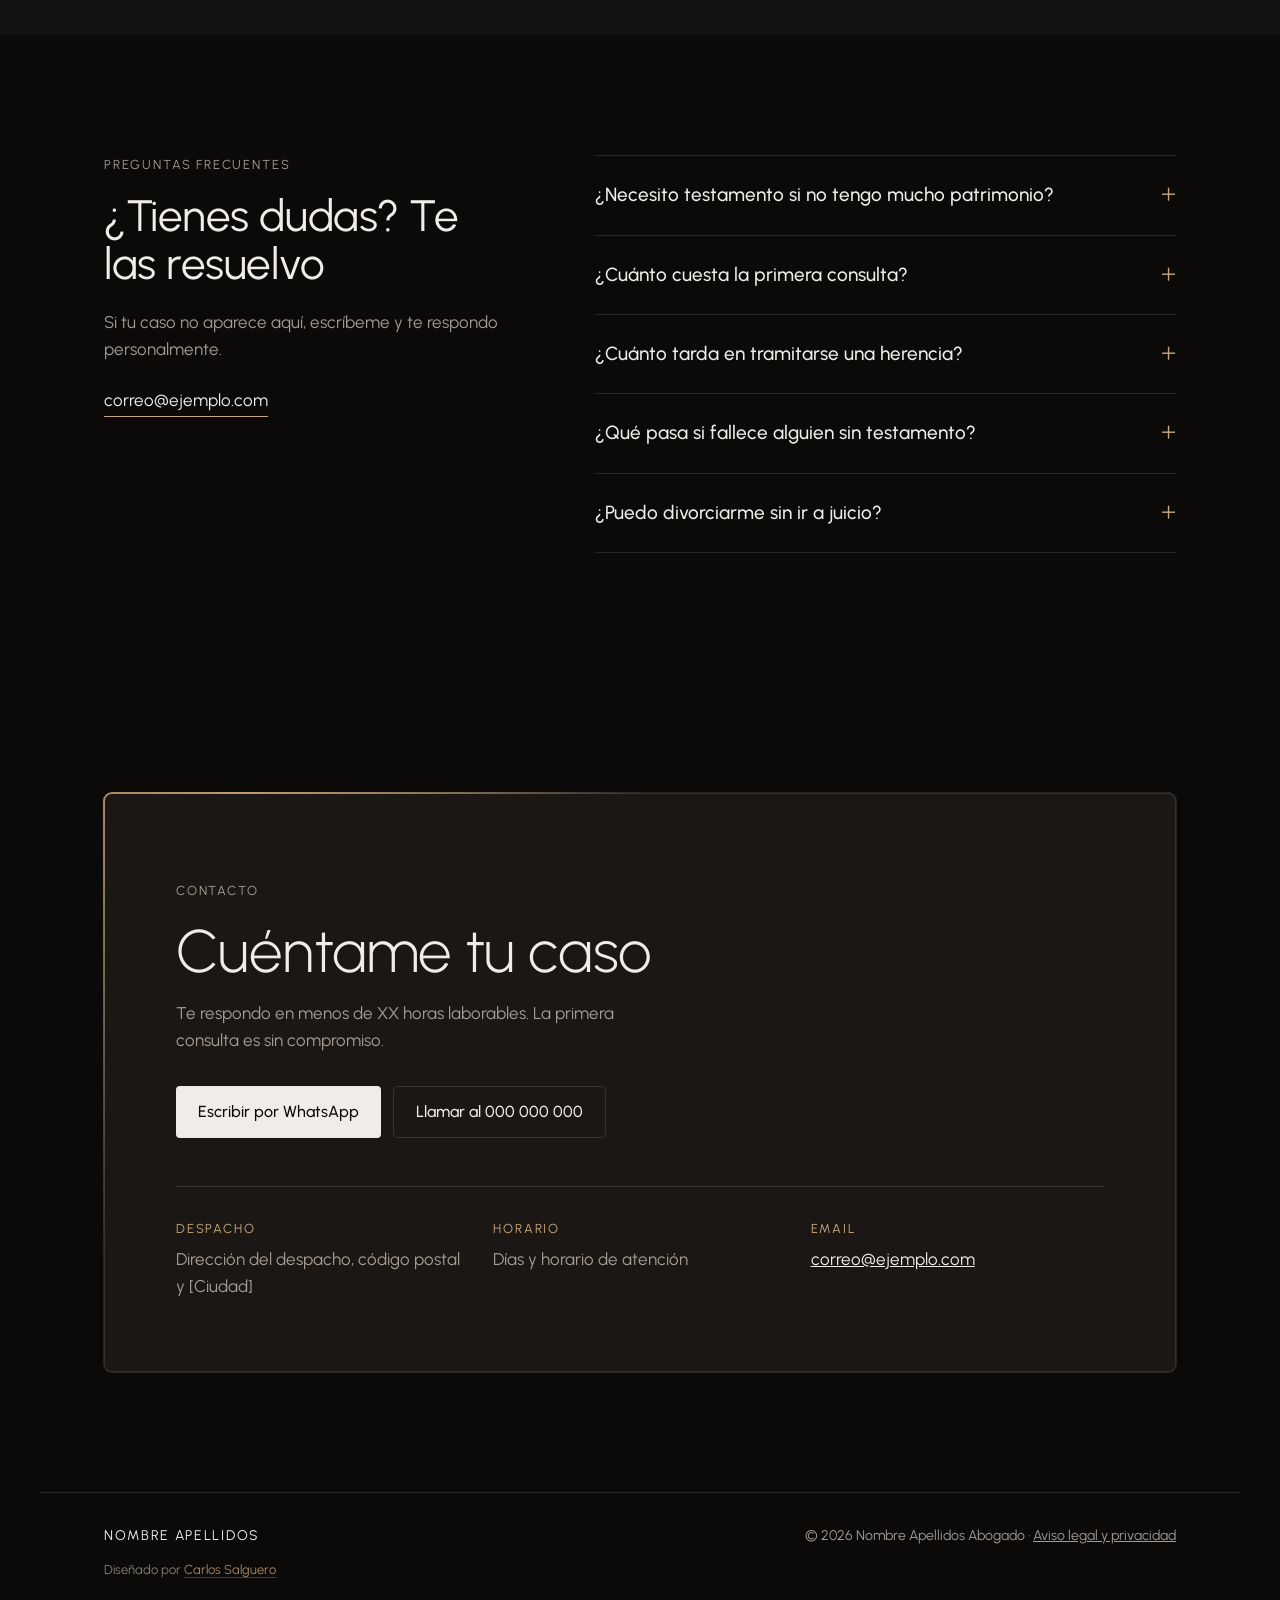
==== commit 117ac098: "Añade el crédito de diseño en el pie Co-Authored-By: Claude Opus 5.5 <noreply@anthropic.com>" ====
--- a/index.html
+++ b/index.html
@@ -14,7 +14,7 @@
   <meta name="theme-color" content="#0b0a09">
   <link rel="icon" href="favicon.svg?v=20261025" type="image/svg+xml">
   <link rel="preload" href="assets/fonts/urbanist.woff2" as="font" type="font/woff2" crossorigin>
-  <link rel="stylesheet" href="styles.css?v=20261025b">
+  <link rel="stylesheet" href="styles.css?v=20261025d">
   <script>document.documentElement.classList.add("js")</script>
   <script type="importmap">{ "imports": { "three": "./assets/vendor/three.module.min.js" } }</script>
   <link rel="modulepreload" href="assets/vendor/three.module.min.js">
@@ -213,6 +213,7 @@
   <footer class="pie">
     <span class="pie__marca">NOMBRE APELLIDOS</span>
     <p>&copy; 2026 Nombre Apellidos Abogado · <a href="legal.html">Aviso legal y privacidad</a></p>
+    <p class="pie__autor">Diseñado por <a href="https://ercarlo672.github.io/" target="_blank" rel="noopener">Carlos Salguero</a></p>
   </footer>
 
   <script src="assets/vendor/lenis.min.js" defer></script>
--- a/styles.css
+++ b/styles.css
@@ -168,6 +168,9 @@
 /* Pie */
 .pie { max-width: var(--ancho); margin: 0 auto; padding: 32px var(--gutter) 48px; display: flex; flex-wrap: wrap; justify-content: space-between; gap: 12px; color: var(--suave); font-size: 14px; border-top: 1px solid var(--linea); }
 .pie__marca { letter-spacing: .12em; color: var(--tinta); }
+.pie__autor { flex-basis: 100%; font-size: 13px; opacity: .8; }
+.pie__autor a { color: var(--acento); text-decoration: none; border-bottom: 1px solid rgba(201, 167, 124, .4); }
+.pie__autor a:hover { border-color: var(--acento); }
 
 /* Páginas legal y 404 */
 .legal { max-width: 760px; margin: 0 auto; padding: 120px var(--gutter) 64px; }
